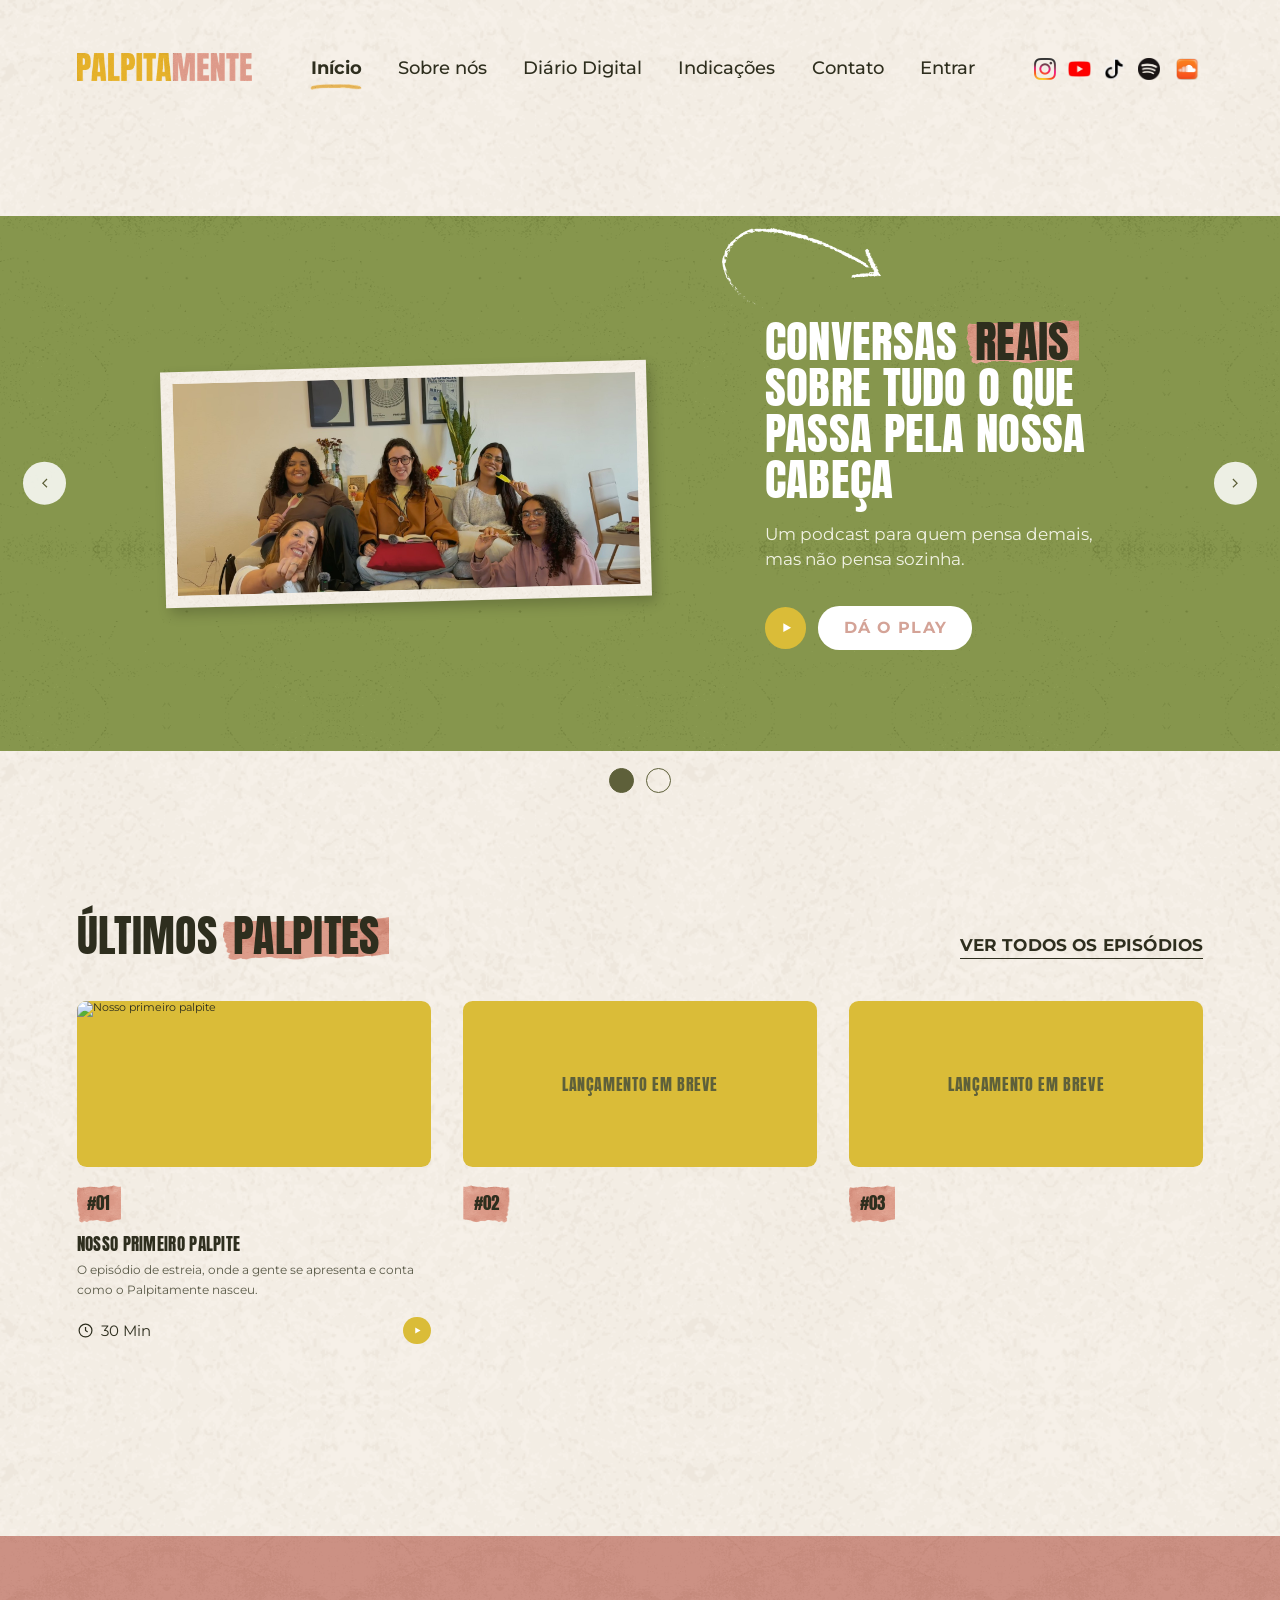
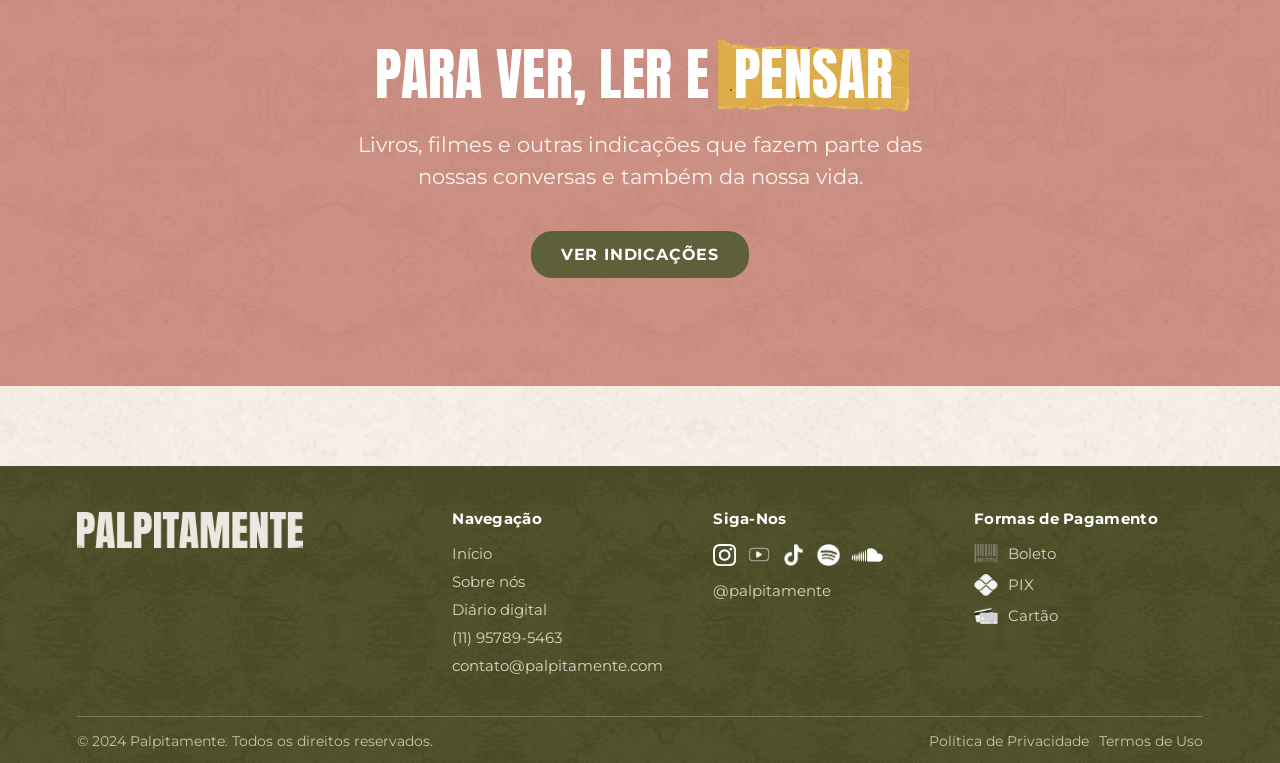
==== index.html @ df4b7353 "voltar ao topo, imagens 69% mais leves e carregamento progressivo" ====
<!DOCTYPE html>
<html lang="pt-BR">
<head>
<meta charset="UTF-8">
<meta name="viewport" content="width=device-width, initial-scale=1.0">
<title>Palpitamente — Início</title>
<link rel="preconnect" href="https://nziohpkjubndecqoeofw.supabase.co" crossorigin>
<link rel="dns-prefetch" href="https://nziohpkjubndecqoeofw.supabase.co">
<link rel="preconnect" href="https://fonts.googleapis.com">
<link rel="preconnect" href="https://fonts.gstatic.com" crossorigin>
<link href="https://fonts.googleapis.com/css2?family=Anton&family=Montserrat:wght@400;500;600;700&display=swap" rel="stylesheet">
<link rel="stylesheet" href="assets/style.css">
<script src="https://cdn.jsdelivr.net/npm/@supabase/supabase-js@2"></script>
<style>
  /* ============================================================
     Grade do HOME.pdf — 1920 de tela, conteúdo em 1536px
     1rem = 16px a 1920. Contêiner padrão: 96rem (1536px).
     ============================================================ */
  /* O design do Canva tem 1920 de largura, mas o site roda em 1440.
     1rem = 12px  ->  1920 x 0.75 = 1440. Acima de 1440 o conteúdo
     para de crescer e fica centralizado; abaixo, reduz junto. */
  /* ícones sociais: mesma caixa para todos */

  /* ---------------- CARROSSEL ---------------- */
  .carrossel{ position:relative; margin-top:11.4rem; overflow:hidden; }
  .slides{ position:relative; height:50.17rem; overflow:hidden; }   /* 602px no design */
  /* trilho que desliza na horizontal */
  .trilha{
    display:flex; width:200%; height:100%;
    transition:transform .65s cubic-bezier(.45,.05,.25,1);
    will-change:transform;
  }
  .slide{ position:relative; width:50%; height:100%; flex:0 0 50%; }
  .slide-recorte{
    position:absolute; inset:0; z-index:0;
    background-repeat:repeat; background-size:31.25rem 31.25rem;
  }
  .slide-podcast .slide-recorte{ background-color:#86964D; background-image:url('assets/partes/faixa-verde-claro.png'); }
  .slide-diario  .slide-recorte{ background-color:#5D85A6; background-image:url('assets/partes/faixa-azul.png'); }
  /* Distribuicao medida no design (em % da largura da tela):
     verde  -> foto  9%..47%  | texto 56%..80%
     azul   -> texto 13%..37% | arte  47%..89%                       */
  .slide .container{
    position:relative; z-index:2; height:100%;
    display:grid; align-items:center;
  }
  /* colunas ajustadas ao conteudo e conjunto centralizado,
     mantendo a mesma distancia entre foto e texto */
  .slide-podcast .container{
    width:auto; max-width:92vw; margin:0 auto;
    grid-template-columns:auto auto; justify-content:center; gap:9vw;
  }
  /* as colunas se ajustam ao conteudo e o conjunto fica centralizado,
     mantendo a mesma distancia entre texto e arte */
  .slide-diario .container{
    width:auto; max-width:90vw; margin:0 auto;
    grid-template-columns:auto auto; justify-content:center; gap:6vw;
  }

  /* --- slide 1 --- */
  .podcast-foto{
    width:38vw; max-height:44rem; align-self:center;
    transform:rotate(-1.5deg);
    /* moldura de papel em volta da foto */
    padding:1.1rem;
    background-color:#F4EEE6; background-image:url('assets/partes/fundo-pagina-creme.png');
    background-size:31.25rem 31.25rem; background-repeat:repeat;
    box-shadow:0.4rem 0.6rem 1.2rem rgba(0,0,0,0.20);
  }
  .podcast-foto-inner{
    aspect-ratio:774/355; position:relative; overflow:hidden; isolation:isolate;
    background:linear-gradient(#BEE2F4 0%, #DBEFF8 60%, #E9F5D7 60%, #E9F5D7 100%);
  }
  .podcast-foto-inner img{ width:100%; height:100%; object-fit:cover; display:block; }
  .podcast-copy{ position:relative; align-self:center; max-width:33rem; }
  .podcast-seta{ position:absolute; top:-8.4rem; left:-4rem; width:18rem; max-width:45%; }
  .podcast-titulo{
    font-family:var(--font-title); font-size:4.25rem; line-height:1.02;
    color:#fff; text-transform:uppercase;
  }
  .grifo-reais{ position:relative; display:inline-block; padding:0 0.6rem; color:var(--tinta); }
  .grifo-reais::before{
    content:""; position:absolute; inset:0.2rem -0.25rem -0.05rem;
    background-image:url('assets/partes/podcast-destaque-reais.png');
    background-size:100% 100%; background-repeat:no-repeat; z-index:-1;
  }
  .podcast-sub{ margin-top:1.7rem; font-size:1.6rem; line-height:1.5; color:#F2F3E5; max-width:34rem; }
  .podcast-cta{ margin-top:3.2rem; display:flex; align-items:center; gap:1.1rem; }
  .play-circulo{
    width:3.9rem; height:3.9rem; border-radius:50%; background:var(--amarelo);
    display:flex; align-items:center; justify-content:center;
    border:none; cursor:pointer; flex-shrink:0; transition:transform .15s ease;
    text-decoration:none;
  }
  .play-circulo:hover{ transform:scale(1.06); }
  .play-circulo svg{ width:1.25rem; height:1.25rem; margin-left:0.2rem; fill:#fff; }
  .btn-play{ font-size:1.5rem; padding:1.15rem 2.4rem; }

  /* --- slide 2 --- */
  .diario-copy{ position:relative; align-self:center; max-width:34rem; }
  .diario-eyebrow{
    font-family:var(--font-title); font-size:3.1rem; color:#fff;
    letter-spacing:0.03em; text-transform:uppercase;
  }
  .diario-badge{
    position:relative; display:flex; align-items:center; justify-content:center;
    width:33rem; height:6.8rem; margin-top:0.8rem;
    font-family:var(--font-title); font-size:3.25rem;
    color:var(--verde-escuro); letter-spacing:0.03em; text-transform:uppercase;
    padding-bottom:0.25rem;
  }
  .diario-badge::before{
    content:""; position:absolute; inset:0;
    background-image:url('assets/partes/diario-fundo-azul.png');
    background-size:100% 100%; background-repeat:no-repeat; z-index:-1;
  }
  .diario-lead{ margin-top:2.2rem; font-size:1.55rem; font-weight:700; line-height:1.5; color:#fff; max-width:30rem; }
  .diario-texto{ margin-top:1rem; font-size:1.5rem; line-height:1.55; color:#EDF2F6; max-width:31rem; }
  .diario-cta{ margin-top:2.4rem; font-size:1.4rem; padding:1.05rem 2.1rem; }
  /* colagem do design, em uma peca so */
  .colagem{
    position:relative; width:auto; align-self:center;
    display:flex; align-items:center; justify-content:center;
  }
  /* a faixa tem 50.17rem; a colagem nunca passa de 46rem,
     entao nao vaza mesmo quando a tela fica muito larga */
  .colagem img{
    max-width:100%; max-height:46rem;
    width:auto; height:auto; object-fit:contain;
  }

  .carrossel-seta{
    position:absolute; top:50%; transform:translateY(-50%); z-index:6;
    width:4rem; height:4rem; border-radius:50%;
    background:rgba(255,255,255,0.85); border:none; cursor:pointer;
    display:flex; align-items:center; justify-content:center;
    transition:background .2s ease, transform .15s ease;
  }
  .carrossel-seta:hover{ background:#fff; transform:translateY(-50%) scale(1.06); }
  .carrossel-seta svg{ width:1.4rem; height:1.4rem; fill:var(--verde-escuro); }
  .carrossel-seta.ant{ left:2.2rem; }
  .carrossel-seta.prox{ right:2.2rem; }
  .carrossel-pontos{ display:flex; justify-content:center; gap:1.1rem; padding:1.6rem 0 0; }
  .ponto{
    width:2.4rem; height:2.4rem; border-radius:50%; cursor:pointer;
    background:transparent; border:0.18rem solid var(--verde-escuro);
    transition:background .3s ease;
  }
  .ponto.ativo{ background:var(--verde-escuro); }

  /* ---------------- ÚLTIMOS PALPITES ---------------- */
  .palpites{ padding:11.2rem 0 0; }
  .palpites-topo{ display:flex; align-items:flex-end; justify-content:space-between; margin-bottom:4rem; }
  .palpites-titulo{
    font-family:var(--font-title); font-size:4.1rem;
    color:var(--tinta); text-transform:uppercase;
  }
  .palpites-titulo .grifado{ position:relative; display:inline-block; padding:0 0.55rem; }
  .palpites-titulo .grifado::before{
    content:""; position:absolute; inset:0.35rem -0.35rem -0.15rem;
    background-image:url('assets/partes/ultimos-palpites-grifado.png');
    background-size:100% 100%; background-repeat:no-repeat; z-index:-1;
  }
  .palpites-link{
    font-size:1.55rem; font-weight:700; color:var(--tinta);
    text-transform:uppercase; letter-spacing:0.01em;
    border-bottom:0.16rem solid var(--tinta); padding-bottom:0.25rem;
  }
  .palpites-lista{ display:grid; grid-template-columns:repeat(3,1fr); gap:3rem; }
  .palpite-capa{
    display:block; width:100%; aspect-ratio:480/224;
    background:var(--amarelo); border-radius:0.9rem;
    overflow:hidden; position:relative;
  }
  .palpite-capa img{ width:100%; height:100%; object-fit:cover; display:block; }
  /* card ainda sem episodio publicado */
  .palpite-capa.em-breve{
    display:flex; align-items:center; justify-content:center;
    background:var(--amarelo); cursor:default;
  }
  .palpite-capa.em-breve span{
    font-family:var(--font-title); font-size:1.5rem;
    color:var(--verde-escuro); text-transform:uppercase;
    letter-spacing:0.04em; text-align:center; padding:0 1.5rem;
  }
  .palpite-capa:not(.em-breve)::after{
    content:""; position:absolute; inset:0;
    background:rgba(0,0,0,0); transition:background .2s ease;
  }
  .palpite-capa:not(.em-breve):hover::after{ background:rgba(0,0,0,0.12); }
  .palpite-rodape.oculto{ visibility:hidden; }
  .palpite-tag{
    position:relative; display:inline-block; margin-top:1.7rem;
    padding:0.5rem 1rem 0.6rem;
    font-family:var(--font-title); font-size:1.6rem; color:var(--tinta);
  }
  .palpite-tag::before{
    content:""; position:absolute; inset:0;
    background-size:100% 100%; background-repeat:no-repeat; z-index:-1;
  }
  .palpite-tag.t1::before{ background-image:url('assets/partes/numero-01-grifado.png'); }
  .palpite-tag.t2::before{ background-image:url('assets/partes/numero-01-grifado.png'); transform:scaleX(-1); }
  .palpite-tag.t3::before{ background-image:url('assets/partes/numero-03-grifado.png'); }
  .palpite-titulo{
    font-family:var(--font-title); font-size:1.6rem; line-height:1.22;
    color:var(--tinta); text-transform:uppercase; margin-top:1.1rem;
  }
  .palpite-desc{
    font-size:1.15rem; line-height:1.6; color:#5A5A48; margin-top:0.5rem;
    display:-webkit-box; -webkit-line-clamp:2; -webkit-box-orient:vertical; overflow:hidden;
  }
  .palpite-rodape{ display:flex; align-items:center; justify-content:space-between; margin-top:1.6rem; }
  .palpite-duracao{ display:flex; align-items:center; gap:0.65rem; font-size:1.4rem; color:var(--tinta); }
  .palpite-duracao svg{ width:1.6rem; height:1.6rem; stroke:var(--tinta); fill:none; stroke-width:1.7; }
  .palpite-play{
    width:2.6rem; height:2.6rem; border-radius:50%; background:var(--amarelo);
    display:flex; align-items:center; justify-content:center; border:none; cursor:pointer;
    transition:transform .15s ease;
  }
  .palpite-play:hover{ transform:scale(1.08); }
  .palpite-play svg{ width:0.85rem; height:0.85rem; fill:#fff; margin-left:0.12rem; }

  /* ---------------- PARA VER, LER E PENSAR ---------------- */
  .verler{
    position:relative; height:42.17rem; margin-top:18rem;  /* 506px no design */
    overflow:hidden;
    display:flex; align-items:center; justify-content:center;
  }
  .verler-recorte{
    position:absolute; inset:0; z-index:0;
    background-color:#CA8F82; background-image:url('assets/partes/faixa-rosa.png');
    background-repeat:repeat; background-size:31.25rem 31.25rem;
  }
  .verler-conteudo{ position:relative; z-index:2; text-align:center; width:100%; }
  .verler-titulo{
    font-family:var(--font-title); font-size:5.25rem; line-height:1.05;
    color:#fff; text-transform:uppercase;
  }
  .verler-titulo .grifado{ position:relative; display:inline-block; padding:0 1.1rem; }
  .verler-titulo .grifado::before{
    content:""; position:absolute; inset:-0.5rem -0.4rem -0.8rem;
    background-image:url('assets/partes/ver-ler-pensar-fundo-grifado.png');
    background-size:100% 100%; background-repeat:no-repeat; z-index:-1;
  }
  .verler-sub{
    margin-top:2.4rem; font-size:2rem; line-height:1.5;
    color:#FBF3EF; max-width:57rem; margin-inline:auto;
  }
  .verler-btn{ margin-top:3.6rem; font-size:1.5rem; padding:1.3rem 2.8rem; }

  /* ---------------- MOBILE ---------------- */
  @media (max-width:900px){
    html{ font-size:16px; }
    .container{ width:100%; max-width:none; padding:0 22px; }

    .carrossel{ margin-top:0; }
    .slides{ height:auto; }
    .slide{ height:auto; }
    .carrossel-seta{ width:32px; height:32px; }
    .carrossel-seta svg{ width:11px; height:11px; }
    .carrossel-seta.ant{ left:6px; }
    .carrossel-seta.prox{ right:6px; }
    .slide .container{ padding:70px 22px 90px; height:auto; overflow:hidden; }
    .slide-podcast .container, .slide-diario .container{ width:100%; max-width:none; margin-left:0; padding:0 22px; grid-template-columns:1fr; gap:0; }
    .podcast-foto{ width:95%; max-width:none; margin:0 auto 28px; transform:rotate(-1.5deg); }
    .podcast-copy{ width:100%; }
    .podcast-seta{ display:none; }
    .podcast-titulo{ font-size:clamp(26px,6.6vw,34px); line-height:1.1; }
    .podcast-sub{ font-size:15px; margin-top:14px; }
    .podcast-cta{ margin-top:24px; }
    .play-circulo{ width:42px; height:42px; }
    .play-circulo svg{ width:14px; height:14px; }
    .btn-play{ font-size:13px; padding:13px 24px; }
    .diario-copy{ width:100%; }
    .diario-eyebrow{ font-size:26px; }
    .diario-badge{ width:265px; height:58px; font-size:25px; }
    .diario-lead,.diario-texto{ font-size:14.5px; max-width:46ch; }
    .diario-cta{ font-size:13px; padding:13px 24px; }
    .colagem{ width:100%; aspect-ratio:1/0.74; margin-top:24px; }
    .carrossel-pontos{ padding:16px 0 0; gap:10px; }
    .ponto{ width:13px; height:13px; border-width:2px; }

    .palpites{ padding:60px 0 0; }
    .palpites-topo{ flex-direction:column; align-items:flex-start; gap:14px; margin-bottom:34px; }
    .palpites-titulo{ font-size:clamp(26px,7vw,34px); }
    .palpites-link{ font-size:12.5px; }
    .palpites-lista{ grid-template-columns:1fr; gap:34px; }
    .palpite-tag{ margin-top:12px; font-size:15px; }
    .palpite-titulo{ font-size:15px; margin-top:9px; }
    .palpite-desc{ font-size:13px; margin-top:4px; }
    .palpite-rodape{ margin-top:14px; }
    .palpite-duracao{ font-size:13.5px; }
    .palpite-duracao svg{ width:16px; height:16px; }
    .palpite-play{ width:28px; height:28px; }
    .palpite-play svg{ width:9px; height:9px; }

    .verler{ height:auto; padding:80px 22px 90px; margin-top:60px; }

    .verler-titulo{ font-size:clamp(28px,7.4vw,38px); }
    .verler-sub{ font-size:15px; margin-top:16px; }
    .verler-btn{ margin-top:30px; font-size:13px; padding:13px 24px; }
  }
</style>
</head>
<body>

<nav class="navbar">
  <div class="container">
    <a href="index.html"><img src="assets/partes/header-logo-colorido.png" alt="Palpitamente" class="logo"></a>
    <ul class="nav-links">
      <li><a href="index.html" class="active">Início
        <img src="assets/partes/header-menu-selecao.png" alt="" class="marca-ativa"></a></li>
      <li><a href="sobre.html">Sobre nós
        <img src="assets/partes/header-menu-selecao.png" alt="" class="marca-ativa"></a></li>
      <li><a href="produtos.html">Diário Digital
        <img src="assets/partes/header-menu-selecao.png" alt="" class="marca-ativa"></a></li>
      <li><a href="indicacoes.html">Indicações
        <img src="assets/partes/header-menu-selecao.png" alt="" class="marca-ativa"></a></li>
      <li><a href="#contato">Contato
        <img src="assets/partes/header-menu-selecao.png" alt="" class="marca-ativa"></a></li>
      <li><a href="login.html" id="navEntrar">Entrar
        <img src="assets/partes/header-menu-selecao.png" alt="" class="marca-ativa"></a></li>
    </ul>
    <div class="nav-social">
      <a href="admin.html" id="linkPainel" class="bt-painel" hidden>Painel</a>
      <a href="https://www.instagram.com/palpitamente" target="_blank" rel="noopener" data-config-href="rede_instagram" aria-label="Instagram"><img src="assets/partes/header-instagram-colorido.png" alt="Instagram"></a>
      <a href="https://www.youtube.com/@PalpitamentePodcast" target="_blank" rel="noopener" data-config-href="rede_youtube" aria-label="YouTube"><img src="assets/partes/header-youtube-colorido.png" alt="YouTube"></a>
      <a href="https://www.tiktok.com/@palpitamente" target="_blank" rel="noopener" data-config-href="rede_tiktok" aria-label="TikTok"><img src="assets/partes/header-tiktok-colorido.png" alt="TikTok"></a>
      <a href="https://open.spotify.com/show/4Nqvxvfy1jntHZeC2VltgI" target="_blank" rel="noopener" data-config-href="rede_spotify" aria-label="Spotify"><img src="assets/partes/header-spotify-colorido.png" alt="Spotify"></a>
      <a href="https://on.soundcloud.com/6PZZUpQEnQgUUDeTgH" target="_blank" rel="noopener" class="ic-wide" data-config-href="rede_soundcloud" aria-label="SoundCloud"><img src="assets/partes/header-soundcloud-colorido.png" alt="SoundCloud"></a>
    </div>
  </div>
</nav>

<!-- ============ CARROSSEL ============ -->
<section id="inicio" class="carrossel">
  <div class="slides">
  <div class="trilha" id="trilha">

    <div class="slide slide-podcast" data-slide="0">
      <div class="slide-recorte"></div>
      <div class="container">
        <div class="podcast-foto">
          <div class="podcast-foto-inner">
            <img src="assets/partes/podcast-foto.jpg" alt="As cinco integrantes do Palpitamente" onerror="this.style.display='none'">
          </div>
        </div>
        <div class="podcast-copy">
          <img src="assets/partes/podcast-seta.png" alt="" class="podcast-seta">
          <h1 class="podcast-titulo">
            Conversas <span class="grifo-reais">reais</span><br>
            sobre tudo o que<br>
            passa pela nossa cabeça
          </h1>
          <p class="podcast-sub" data-config="hero_subtitulo">Um podcast para quem pensa demais, mas não pensa sozinha.</p>
          <div class="podcast-cta">
            <a class="play-circulo" id="btnPlay" href="#" target="_blank" rel="noopener" aria-label="Ouvir o episódio mais recente">
              <svg viewBox="0 0 24 24"><path d="M6 4l14 8-14 8V4z"/></svg>
            </a>
            <a class="btn-play" id="btnPlayLabel" href="#" target="_blank" rel="noopener">DÁ O PLAY</a>
          </div>
        </div>
      </div>
    </div>

    <div class="slide slide-diario" data-slide="1">
      <div class="slide-recorte"></div>
      <div class="container">
        <div class="diario-copy">
          <span class="diario-eyebrow">Conheça o</span>
          <div><span class="diario-badge">Diário Digital</span></div>
          <p class="diario-lead">Um espaço para escrever, se conhecer e criar novos hábitos.</p>
          <p class="diario-texto">Escreva sobre seus dias, acompanhe sua evolução e transforme pequenos momentos de reflexão em uma jornada só sua.</p>
          <a href="produtos.html" class="btn-primary diario-cta">CONHEÇA O DIÁRIO</a>
        </div>
        <div class="colagem">
          <img src="assets/partes/diario-colagem.png" alt="Notebook, olho e rabiscos">
        </div>
      </div>
    </div>

  </div>
  <button class="carrossel-seta ant" id="slideAnt" aria-label="Slide anterior">
    <svg viewBox="0 0 24 24"><path d="M15.4 4.6L8 12l7.4 7.4 1.4-1.4L10.8 12l6-6z"/></svg>
  </button>
  <button class="carrossel-seta prox" id="slideProx" aria-label="Próximo slide">
    <svg viewBox="0 0 24 24"><path d="M8.6 4.6L16 12l-7.4 7.4-1.4-1.4L13.2 12l-6-6z"/></svg>
  </button>
  </div>
  <div class="carrossel-pontos">
    <button class="ponto ativo" data-ir="0" aria-label="Slide 1"></button>
    <button class="ponto" data-ir="1" aria-label="Slide 2"></button>
  </div>
</section>

<!-- ============ ÚLTIMOS PALPITES ============ -->
<section id="palpites" class="palpites">
  <div class="container">
    <div class="palpites-topo">
      <h2 class="palpites-titulo">Últimos <span class="grifado">Palpites</span></h2>
      <a href="episodios.html" class="palpites-link">Ver todos os episódios</a>
    </div>
    <div class="palpites-lista" id="palpitesLista"></div>
  </div>
</section>

<!-- ============ PARA VER, LER E PENSAR ============ -->
<section id="verler" class="verler">
  <div class="verler-recorte"></div>
  <div class="verler-conteudo">
    <h2 class="verler-titulo">Para ver, ler e <span class="grifado">pensar</span></h2>
    <p class="verler-sub">Livros, filmes e outras indicações que fazem parte das nossas conversas e também da nossa vida.</p>
    <a href="indicacoes.html" class="btn-primary verler-btn">VER INDICAÇÕES</a>
  </div>
</section>

<!-- ============ RODAPÉ ============ -->
<footer id="contato">
  <div class="container">
    <div class="footer-grid">
      <div class="footer-col">
        <img src="assets/partes/footer-logo-branco.png" alt="Palpitamente" class="footer-logo">
      </div>
      <div class="footer-col">
        <h4>Navegação</h4>
        <ul>
          <li><a href="index.html">Início</a></li>
          <li><a href="sobre.html">Sobre nós</a></li>
          <li><a href="produtos.html">Diário digital</a></li>
          <li><a href="tel:+5511957895463" data-config="contato_telefone">(11) 95789-5463</a></li>
          <li><a href="mailto:contato@palpitamente.com" data-config="contato_email">contato@palpitamente.com</a></li>
        </ul>
      </div>
      <div class="footer-col">
        <h4>Siga-Nos</h4>
        <div class="footer-social">
          <a href="https://www.instagram.com/palpitamente" target="_blank" rel="noopener" data-config-href="rede_instagram" aria-label="Instagram"><img src="assets/partes/footer-instagram-branco.png" alt="Instagram"></a>
          <a href="https://www.youtube.com/@PalpitamentePodcast" target="_blank" rel="noopener" data-config-href="rede_youtube" aria-label="YouTube"><img src="assets/partes/footer-youtube-branco.png" alt="YouTube"></a>
          <a href="https://www.tiktok.com/@palpitamente" target="_blank" rel="noopener" data-config-href="rede_tiktok" aria-label="TikTok"><img src="assets/partes/footer-tiktok-branco.png" alt="TikTok"></a>
          <a href="https://open.spotify.com/show/4Nqvxvfy1jntHZeC2VltgI" target="_blank" rel="noopener" data-config-href="rede_spotify" aria-label="Spotify"><img src="assets/partes/footer-spotify-branco.png" alt="Spotify"></a>
          <a href="https://on.soundcloud.com/6PZZUpQEnQgUUDeTgH" target="_blank" rel="noopener" class="ic-wide" data-config-href="rede_soundcloud" aria-label="SoundCloud"><img src="assets/partes/footer-soundcloud-branco.png" alt="SoundCloud"></a>
        </div>
        <ul><li><a href="https://www.instagram.com/palpitamente" target="_blank" rel="noopener">@palpitamente</a></li></ul>
      </div>
      <div class="footer-col">
        <h4>Formas de Pagamento</h4>
        <div class="footer-pagamento">
          <div class="pagamento-linha"><img src="assets/partes/pag-boleto.png" alt=""> Boleto</div>
          <div class="pagamento-linha"><img src="assets/partes/pag-pix.png" alt=""> PIX</div>
          <div class="pagamento-linha"><img src="assets/partes/pag-cartao.png" alt=""> Cartão</div>
        </div>
      </div>
    </div>
    <div class="footer-bottom">
      <span>© 2024 Palpitamente. Todos os direitos reservados.</span>
      <span><a href="#">Política de Privacidade</a><a href="#">Termos de Uso</a></span>
    </div>
  </div>
</footer>

<script src="assets/episodios.js"></script>
<script src="assets/supabase-client.js"></script>
<script src="assets/conteudo.js"></script>
<script>
  // ----- Ultimos Palpites: monta os cards a partir de assets/episodios.js -----
  (async function montarPalpites(){
    const alvo = document.getElementById('palpitesLista');
    if (!alvo) return;

    alvo.innerHTML = Array.from({length:3}, () =>
      `<article class="palpite">
         <div class="palpite-capa esqueleto"></div>
         <div class="esqueleto" style="height:1.4rem; width:5rem; margin-top:1.7rem"></div>
         <div class="esqueleto" style="height:1.4rem; margin-top:1.1rem"></div>
       </article>`).join('');

    const lista = await buscarEpisodios();
    const tags = ['t1','t2','t3'];
    alvo.innerHTML = lista.slice(0,3).map((ep, i) => {
      const capa = capaDoEpisodio(ep);
      const link = linkDoEpisodio(ep);
      const corpo = capa
        ? `<a href="${link}" target="_blank" rel="noopener" class="palpite-capa" aria-label="${ep.titulo}">
             <img src="${capa}" alt="${ep.titulo}">
           </a>`
        : `<div class="palpite-capa em-breve"><span>Lançamento em breve</span></div>`;
      const rodape = capa
        ? `<div class="palpite-rodape">
             <span class="palpite-duracao">
               <svg viewBox="0 0 24 24"><circle cx="12" cy="12" r="9"/><path d="M12 7v5l3 2"/></svg> ${ep.duracao}
             </span>
             <a href="${link}" target="_blank" rel="noopener" class="palpite-play" aria-label="Ouvir episódio ${ep.numero}">
               <svg viewBox="0 0 24 24"><path d="M6 4l14 8-14 8V4z"/></svg>
             </a>
           </div>`
        : `<div class="palpite-rodape oculto"></div>`;
      const titulo = ep.publicado && ep.titulo
        ? `<h3 class="palpite-titulo">${ep.titulo}</h3>` : '';
      const desc = ep.publicado && ep.descricao
        ? `<p class="palpite-desc">${ep.descricao}</p>` : '';
      return `<article class="palpite">
                ${corpo}
                <span class="palpite-tag ${tags[i]}">#${ep.numero}</span>
                ${titulo}${desc}
                ${rodape}
              </article>`;
    }).join('');
  })();

  // carrossel infinito: roda sozinho, sem precisar clicar
  const trilha = document.getElementById('trilha');
  const slides = document.querySelectorAll('.slide');
  const pontos = document.querySelectorAll('.ponto');
  let atual = 0, timer;
  function mostrar(i){
    atual = (i + slides.length) % slides.length;
    trilha.style.transform = 'translateX(-' + (atual * (100 / slides.length)) + '%)';
    pontos.forEach((p,n) => p.classList.toggle('ativo', n === atual));
  }
  function iniciar(){ clearInterval(timer); timer = setInterval(() => mostrar(atual + 1), 7000); }
  pontos.forEach(p => p.addEventListener('click', () => { mostrar(Number(p.dataset.ir)); iniciar(); }));
  document.getElementById('slideAnt').addEventListener('click', () => { mostrar(atual - 1); iniciar(); });
  document.getElementById('slideProx').addEventListener('click', () => { mostrar(atual + 1); iniciar(); });
  mostrar(0);
  iniciar();

  // "DA O PLAY" aponta para o episodio mais recente publicado
  (async function ligarPlay(){
    const lista = await buscarEpisodios();
    const recente = lista.find(e => linkDoEpisodio(e));
    const destino = recente ? linkDoEpisodio(recente) : 'episodios.html';
    ['btnPlay','btnPlayLabel'].forEach(id => {
      const el = document.getElementById(id);
      if (el) el.href = destino;
    });
  })();

  (async () => {
    const user = await getUsuarioLogado();
    if (user) {
      const link = document.getElementById('navEntrar');
      link.childNodes[0].nodeValue = 'Minha conta';
      link.href = 'diario.html';
    }
  })();
</script>

<button class="ao-topo" id="aoTopo" aria-label="Voltar ao topo">
  <svg viewBox="0 0 24 24" fill="none" stroke="currentColor" stroke-width="2.2" stroke-linecap="round" stroke-linejoin="round">
    <path d="M12 19V5"/><path d="M5 12l7-7 7 7"/>
  </svg>
</button>
</body>
</html>
---- assets/style.css ----
/* ============================================================
   PALPITAMENTE — estilos globais
   Grade oficial 1920x4400. Texturas, recortes e grifados vêm
   sempre dos PNGs oficiais em assets/partes/ — nunca de CSS.
   ============================================================ */
:root{
  --verde-escuro:#5E603A;
  --verde-claro:#99B268;
  --rosa:#D4A397;
  --amarelo:#DABC38;
  --azul:#688AA6;
  --tinta:#2E2E1E;

  --font-title:'Anton', sans-serif;
  --font-body:'Montserrat', sans-serif;
}

*{ box-sizing:border-box; margin:0; padding:0; }

/* Elemento com o atributo hidden fica escondido de verdade.
   Sem isso, regras como ".nav-social a{display:flex}" anulam o hidden
   e o link do painel aparecia para visitante deslogado. */
[hidden]{ display:none !important; }
/* O design do Canva tem 1920 de largura; o site roda em 1440.
   1rem = 12px  ->  1920 x 0.75 = 1440. */
/* 1rem = 12px a 1440 (escala do design). Em telas maiores cresce ate 14px
   para o texto nao ficar miudo; abaixo de 1440 reduz junto. */
html{ scroll-behavior:smooth; font-size:clamp(7px, 0.8333vw, 14px); overflow-x:hidden; }
/* Conteudo fluido: acompanha a largura da tela em vez de travar numa
   coluna fixa. A 1440 da ~1180px; em telas maiores cresce junto,
   evitando as sobras laterais. */
.container{ width:min(88vw, 2100px); margin:0 auto; }
html{ overflow-x:hidden; }
html, body{ max-width:100%; }
body{
  font-family:var(--font-body);
  color:var(--tinta);
  background-color:#F4EEE6;
  background-image:url('partes/fundo-pagina-creme.png');
  background-size:700px 700px;
  background-repeat:repeat;
  overflow-x:hidden;
}
h1,h2,h3,h4,.display{
  font-family:var(--font-title);
  font-weight:400; letter-spacing:0.3px; line-height:1.05;
}
a{ text-decoration:none; color:inherit; }
ul{ list-style:none; }
img{ max-width:100%; display:block; }
button{ font-family:var(--font-body); }
section, footer, nav, main{ position:relative; }

/* ============ HEADER ============ */
.navbar{
  position:relative; z-index:60;
  padding:5rem 0 0;
  background:transparent;
}
/* faixas de cor: bordas retas, textura de papel dentro */
.faixa{ position:relative; }
.faixa::before{
  content:""; position:absolute; inset:0; z-index:0;
  background-repeat:repeat; background-size:31.25rem 31.25rem;
}
.faixa > *{ position:relative; z-index:1; }
.faixa-verde::before{ background-color:#86964D; background-image:url('partes/faixa-verde-claro.png'); }
.faixa-azul::before{  background-color:#5D85A6; background-image:url('partes/faixa-azul.png'); }
.faixa-rosa::before{  background-color:#CA8F82; background-image:url('partes/faixa-rosa.png'); }
.navbar .container{
  display:flex; align-items:flex-start; justify-content:space-between; gap:2rem;
}
.logo{ height:2.625rem; width:auto; }
.nav-links{ display:flex; align-items:center; gap:3.4rem; margin-top:0.35rem; }
.nav-links li a{
  font-family:var(--font-body);
  font-size:1.65rem; font-weight:500; color:var(--tinta);
  position:relative; display:inline-block;
  padding-bottom:1.5rem;
  transition:opacity .2s ease;
}
.nav-links li a:hover{ opacity:0.65; }
.nav-links li a.active{ font-weight:700; }
/* o grifado do menu fica ABAIXO do texto, nunca por cima */
.nav-links li a .marca-ativa{
  position:absolute; left:50%; transform:translateX(-50%);
  bottom:0.35rem; width:112%; height:auto;
  opacity:0; pointer-events:none; transition:opacity .2s ease;
}
.nav-links li a.active .marca-ativa{ opacity:1; }
.nav-social{ display:flex; align-items:center; gap:1.15rem; margin-top:0.4rem; }
.nav-social a{ width:2.1rem; height:2.1rem; display:flex; align-items:center; justify-content:center; }
.nav-social a.ic-wide{ width:2.9rem; }
.nav-social img{ max-width:100%; max-height:100%; width:auto; height:auto; object-fit:contain; }
.nav-social a{ display:flex; align-items:center; }

/* ============ BOTÕES ============ */
.btn-primary{
  display:inline-block; background:var(--verde-escuro); color:#fff;
  font-family:var(--font-body); font-weight:700;
  font-size:1.2rem; letter-spacing:0.05em;
  padding:1.1rem 2.2rem; border-radius:2rem;
  border:none; cursor:pointer; transition:background .2s ease;
}
.btn-primary:hover{ background:#4b4d2e; }
.btn-play{
  background:#fff; color:var(--rosa);
  font-family:var(--font-body); font-weight:700;
  font-size:1.35rem; letter-spacing:0.07em;
  padding:1.15rem 2.4rem; border-radius:2rem;
  border:none; cursor:pointer; transition:opacity .2s ease;
}
.btn-play:hover{ opacity:0.9; }

/* ============ RODAPÉ ============ */
footer{
  position:relative;
  background-color:#4C4F28;
  background-image:url('partes/faixa-verde-escuro.png');
  background-repeat:repeat; background-size:31.25rem 31.25rem;
  color:#EFE8D8;
  padding:4.3rem 0 1.3rem;
  margin-top:7.5rem;
}
/* recorte de papel verde texturizado, asset oficial */
.footer-grid{
  max-width:none; margin:0 auto; position:relative; z-index:2;
  display:grid; grid-template-columns:1.5fr 1fr 1fr 1fr; gap:3rem;
  align-items:start; padding-bottom:3rem;
}
.footer-logo{ height:3.4rem; width:auto; }
.footer-col h4{
  font-family:var(--font-body);
  font-size:1.4rem; font-weight:700; margin-bottom:1.5rem; color:#fff;
}
.footer-col ul li{ margin-bottom:0.85rem; }
.footer-col ul li a, .footer-col ul li{
  font-size:1.45rem; font-weight:400; color:#D9D7C4; transition:color .2s ease;
}
.footer-col ul li a:hover{ color:var(--amarelo); }
/* ícones sociais: mesma caixa para todos */
.footer-social{ display:flex; align-items:center; gap:1.15rem; margin-bottom:1.4rem; }
.footer-social a{ width:2.1rem; height:2.1rem; display:flex; align-items:center; justify-content:center; }
.footer-social a.ic-wide{ width:2.9rem; }
.footer-social img{ max-width:100%; max-height:100%; width:auto; height:auto; object-fit:contain; }
.footer-pagamento{ display:flex; flex-direction:column; }
.pagamento-linha{ display:flex; align-items:center; gap:1rem; margin-bottom:0.95rem; font-size:1.45rem; color:#D9D7C4; }
.pagamento-linha img{ width:2.2rem; height:auto; flex-shrink:0; }
.footer-bottom{
  max-width:none; margin:0 auto; position:relative; z-index:2;
  border-top:1px solid rgba(255,255,255,0.22); padding-top:1.5rem;
  display:flex; justify-content:space-between; flex-wrap:wrap; gap:0.6rem;
  font-size:1.3rem; color:#C6C4B0;
}
.footer-bottom a:hover{ color:#fff; }
.footer-bottom span a{ margin-left:1rem; }

/* ============ MOBILE ============ */
@media (max-width:900px){
  .container{ width:100%; max-width:none; padding:0 22px; }
  .navbar{ padding:26px 0 18px; }
  .navbar .container{ flex-wrap:wrap; gap:16px; justify-content:center; align-items:center; }
  .logo{ height:26px; }
  .nav-links{ order:3; width:100%; justify-content:center; flex-wrap:wrap; gap:18px; margin-top:0; }
  .nav-links li a{ font-size:14px; padding-bottom:14px; }
  .nav-social{ gap:14px; margin-top:0; }
  .nav-social a{ width:24px; height:24px; }
  .nav-social a.ic-wide{ width:32px; }
  footer{ padding:70px 0 26px; margin-top:50px; }
  @media (max-width:560px){ .footer-grid{ grid-template-columns:1fr; } }
}

/* ============ COMPATIBILIDADE (páginas internas) ============ */
.grain{ display:none; }
.torn-edge{
  position:absolute; left:0; right:0; bottom:-1px;
  height:clamp(42px,5.2vw,76px);
  background-image:url('partes/footer-fundo.png');
  background-size:100% 100%; background-repeat:no-repeat;
  transform:scaleY(-1);
  z-index:5; pointer-events:none; opacity:0;
}
.torn-edge svg{ display:none; }
.btn-secondary{
  display:inline-block; background:#fff; color:var(--rosa);
  font-family:var(--font-body); font-weight:700; font-size:13px;
  padding:14px 26px; border-radius:30px; border:none; cursor:pointer;
}
.nav-right{ display:flex; align-items:center; gap:22px; }
.nav-user{ font-size:14px; font-weight:700; color:var(--verde-escuro); }
.nav-cta{ font-weight:700; font-size:15px; }

/* atalho para o painel, só aparece para quem é da equipe */
.nav-social a.bt-painel{ width:auto; height:auto; display:inline-flex; }
.bt-painel{
  font-family:var(--font-body); font-size:1.1rem; font-weight:700;
  color:#fff; background:var(--rosa); border-radius:2rem;
  padding:0.55rem 1.2rem; white-space:nowrap; margin-left:0.6rem;
}
.bt-painel:hover{ background:#B5766A; }
@media (max-width:900px){ .bt-painel{ font-size:11px; padding:7px 12px; } }


/* ============ VOLTAR AO TOPO ============ */
.ao-topo{
  position:fixed; right:2.2rem; bottom:2.2rem; z-index:150;
  width:4.4rem; height:4.4rem; border-radius:50%; border:none; cursor:pointer;
  background:var(--verde-escuro); color:#fff;
  display:flex; align-items:center; justify-content:center;
  box-shadow:0 0.5rem 1.6rem rgba(0,0,0,0.25);
  opacity:0; visibility:hidden; transform:translateY(1rem);
  transition:opacity .25s ease, visibility .25s ease, transform .25s ease, background .2s ease;
}
.ao-topo.visivel{ opacity:1; visibility:visible; transform:translateY(0); }
.ao-topo:hover{ background:var(--rosa); }
.ao-topo svg{ width:2rem; height:2rem; }

@media (max-width:900px){
  .ao-topo{ right:14px; bottom:14px; width:42px; height:42px; }
  .ao-topo svg{ width:18px; height:18px; }
}


/* ============ ESQUELETO DE CARREGAMENTO ============ */
.esqueleto{
  background:linear-gradient(90deg, #EFE6DA 25%, #F7F1E8 50%, #EFE6DA 75%);
  background-size:200% 100%;
  animation:brilho 1.2s ease-in-out infinite;
  border-radius:0.6rem;
}
@keyframes brilho{ from{ background-position:200% 0; } to{ background-position:-200% 0; } }
@media (prefers-reduced-motion: reduce){ .esqueleto{ animation:none; } }
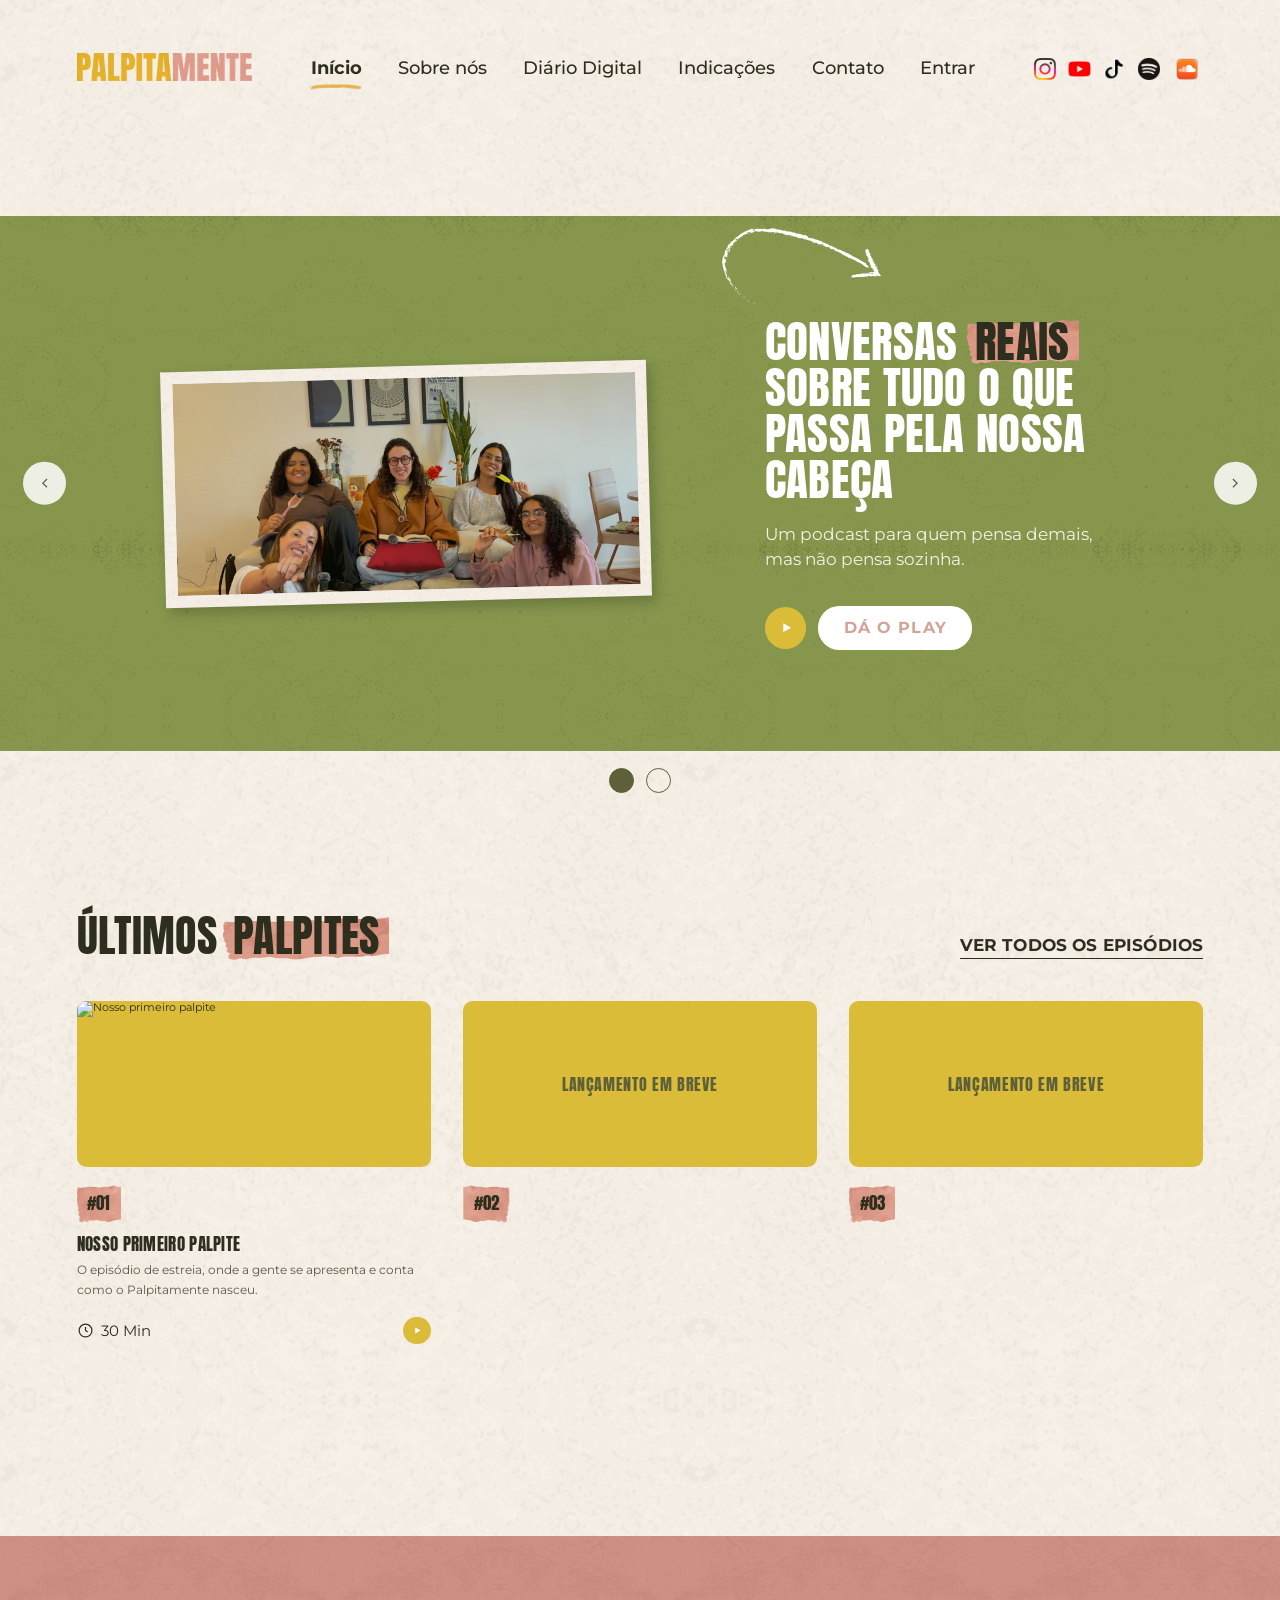
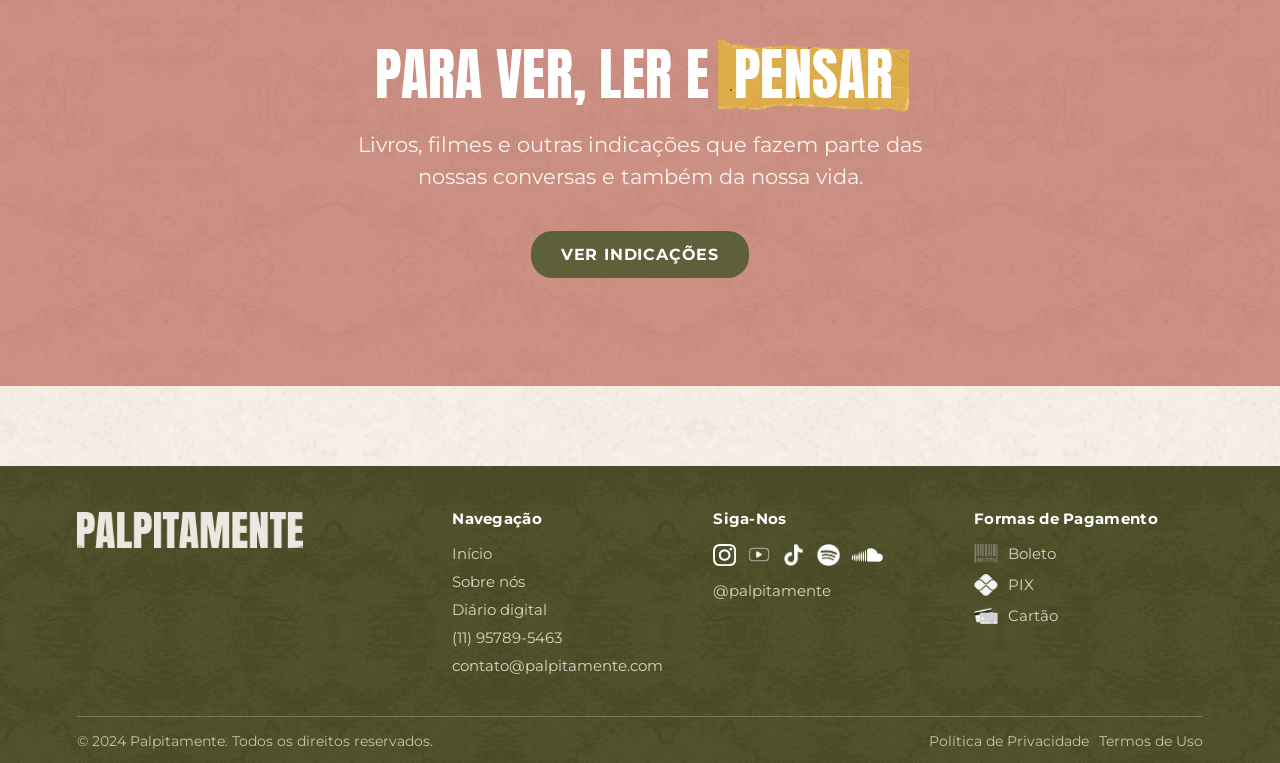
==== commit a31d7f27: "mobile: folha maior, pinca e alca nas figurinhas, topo compacto e carrossel sem corte" ====
--- a/index.html
+++ b/index.html
@@ -23,6 +23,7 @@
 
   /* ---------------- CARROSSEL ---------------- */
   .carrossel{ position:relative; margin-top:11.4rem; overflow:hidden; }
+  .slides{ overflow:hidden; }
   .slides{ position:relative; height:50.17rem; overflow:hidden; }   /* 602px no design */
   /* trilho que desliza na horizontal */
   .trilha{
@@ -254,15 +255,27 @@
     .container{ width:100%; max-width:none; padding:0 22px; }
 
     .carrossel{ margin-top:0; }
-    .slides{ height:auto; }
+    /* No trilho flexível os dois slides ficam com a altura do mais alto.
+       No celular isso esticava a faixa: 688px para 437px de conteúdo.
+       Limitando a colagem, os dois passam a ter altura parecida. */
+    .slides{ height:auto; transition:height .35s ease; }
     .slide{ height:auto; }
-    .carrossel-seta{ width:32px; height:32px; }
-    .carrossel-seta svg{ width:11px; height:11px; }
-    .carrossel-seta.ant{ left:6px; }
-    .carrossel-seta.prox{ right:6px; }
-    .slide .container{ padding:70px 22px 90px; height:auto; overflow:hidden; }
+    .trilha{ align-items:flex-start; }
+    .colagem img{ max-height:210px; }
+    .podcast-foto{ max-width:330px; }
+
+    /* No celular as setas cobriam o botão do slide. Somem, e a troca
+       passa a ser por arrastar o dedo, que é o gesto esperado ali. */
+    .carrossel-seta{ display:none; }
+    .carrossel-pontos{ align-items:center; padding:14px 0 0; gap:0; }
+    .ponto{ width:11px; height:11px; margin:0 9px; flex:0 0 auto; }
+    .slides{ touch-action:pan-y; }
+    /* a moldura de papel é rotacionada e passava do topo da faixa,
+       ficando cortada. O respiro extra em cima resolve. */
+    .slide .container{ padding:34px 22px 62px; height:auto; overflow:visible; }
+    .slides{ overflow:hidden; }
     .slide-podcast .container, .slide-diario .container{ width:100%; max-width:none; margin-left:0; padding:0 22px; grid-template-columns:1fr; gap:0; }
-    .podcast-foto{ width:95%; max-width:none; margin:0 auto 28px; transform:rotate(-1.5deg); }
+    .podcast-foto{ width:95%; max-width:none; margin:14px auto 28px; transform:rotate(-1.5deg); }
     .podcast-copy{ width:100%; }
     .podcast-seta{ display:none; }
     .podcast-titulo{ font-size:clamp(26px,6.6vw,34px); line-height:1.1; }
@@ -278,21 +291,21 @@
     .diario-cta{ font-size:13px; padding:13px 24px; }
     .colagem{ width:100%; aspect-ratio:1/0.74; margin-top:24px; }
     .carrossel-pontos{ padding:16px 0 0; gap:10px; }
-    .ponto{ width:13px; height:13px; border-width:2px; }
+    .ponto{ width:14px; height:14px; border-width:2px; margin:0 10px; }
 
     .palpites{ padding:60px 0 0; }
     .palpites-topo{ flex-direction:column; align-items:flex-start; gap:14px; margin-bottom:34px; }
     .palpites-titulo{ font-size:clamp(26px,7vw,34px); }
-    .palpites-link{ font-size:12.5px; }
+    .palpites-link{ font-size:14px; padding:8px 0; display:inline-block; }
     .palpites-lista{ grid-template-columns:1fr; gap:34px; }
-    .palpite-tag{ margin-top:12px; font-size:15px; }
-    .palpite-titulo{ font-size:15px; margin-top:9px; }
-    .palpite-desc{ font-size:13px; margin-top:4px; }
+    .palpite-tag{ margin-top:14px; font-size:15px; }
+    .palpite-titulo{ font-size:16px; margin-top:10px; }
+    .palpite-desc{ font-size:14px; line-height:1.6; margin-top:6px; }
     .palpite-rodape{ margin-top:14px; }
-    .palpite-duracao{ font-size:13.5px; }
+    .palpite-duracao{ font-size:14px; }
     .palpite-duracao svg{ width:16px; height:16px; }
-    .palpite-play{ width:28px; height:28px; }
-    .palpite-play svg{ width:9px; height:9px; }
+    .palpite-play{ width:40px; height:40px; }
+    .palpite-play svg{ width:13px; height:13px; }
 
     .verler{ height:auto; padding:80px 22px 90px; margin-top:60px; }
 
@@ -481,7 +494,8 @@
       const link = linkDoEpisodio(ep);
       const corpo = capa
         ? `<a href="${link}" target="_blank" rel="noopener" class="palpite-capa" aria-label="${ep.titulo}">
-             <img src="${capa}" alt="${ep.titulo}">
+             <img src="${capa}" alt="${ep.titulo}" loading="lazy"
+                  data-id="${ep.youtube}" onerror="capaCaiu(this)">
            </a>`
         : `<div class="palpite-capa em-breve"><span>Lançamento em breve</span></div>`;
       const rodape = capa
@@ -512,11 +526,48 @@
   const slides = document.querySelectorAll('.slide');
   const pontos = document.querySelectorAll('.ponto');
   let atual = 0, timer;
+  const caixaSlides = document.querySelector('.slides');
+
+  /* No celular a faixa tem altura automática, e o trilho flexível deixa
+     os dois slides com a altura do mais alto. O verde ficava com quase
+     200px de vazio. Aqui a faixa passa a seguir só o slide visível. */
+  function ajustarAltura(){
+    if (window.innerWidth > 900) { caixaSlides.style.height = ''; return; }
+    const ativo = slides[atual];
+    const dentro = ativo.querySelector('.container');
+    if (dentro) caixaSlides.style.height = dentro.offsetHeight + 'px';
+  }
+
   function mostrar(i){
     atual = (i + slides.length) % slides.length;
     trilha.style.transform = 'translateX(-' + (atual * (100 / slides.length)) + '%)';
     pontos.forEach((p,n) => p.classList.toggle('ativo', n === atual));
-  }
+    ajustarAltura();
+  }
+
+  window.addEventListener('resize', ajustarAltura);
+  window.addEventListener('load', ajustarAltura);
+
+  /* arrastar o dedo para trocar de slide */
+  (function arrastar(){
+    const area = document.querySelector('.slides');
+    let x0 = null, y0 = null;
+    area.addEventListener('touchstart', e => {
+      x0 = e.touches[0].clientX; y0 = e.touches[0].clientY;
+    }, { passive:true });
+    area.addEventListener('touchend', e => {
+      if (x0 === null) return;
+      const dx = e.changedTouches[0].clientX - x0;
+      const dy = e.changedTouches[0].clientY - y0;
+      // só conta como troca se o gesto for mais horizontal que vertical,
+      // senão a pessoa rolando a página trocaria de slide sem querer
+      if (Math.abs(dx) > 55 && Math.abs(dx) > Math.abs(dy) * 1.5) {
+        mostrar(atual + (dx < 0 ? 1 : -1));
+        iniciar();
+      }
+      x0 = y0 = null;
+    }, { passive:true });
+  })();
   function iniciar(){ clearInterval(timer); timer = setInterval(() => mostrar(atual + 1), 7000); }
   pontos.forEach(p => p.addEventListener('click', () => { mostrar(Number(p.dataset.ir)); iniciar(); }));
   document.getElementById('slideAnt').addEventListener('click', () => { mostrar(atual - 1); iniciar(); });
@@ -525,13 +576,26 @@
   iniciar();
 
   // "DA O PLAY" aponta para o episodio mais recente publicado
-  (async function ligarPlay(){
-    const lista = await buscarEpisodios();
-    const recente = lista.find(e => linkDoEpisodio(e));
-    const destino = recente ? linkDoEpisodio(recente) : 'episodios.html';
+  /* Nem todo vídeo tem miniatura em 1280x720. A busca desce degrau a
+     degrau até achar uma que exista, em vez de cair direto na menor. */
+  window.capaCaiu = function(img){
+    const escada = ['maxresdefault','sddefault','hqdefault'];
+    const atual = escada.findIndex(n => img.src.includes(n));
+    const proxima = escada[atual + 1];
+    if (!proxima) { img.onerror = null; return; }
+    img.src = `https://img.youtube.com/vi/${img.dataset.id}/${proxima}.jpg`;
+  };
+
+  // O play do carrossel abre o canal do podcast, não um episódio solto.
+  // O endereço vem do painel, no grupo Rodapé, para poder mudar sem mexer no código.
+  (function ligarPlay(){
     ['btnPlay','btnPlayLabel'].forEach(id => {
       const el = document.getElementById(id);
-      if (el) el.href = destino;
+      if (!el) return;
+      el.dataset.configHref = 'rede_youtube';
+      el.href = 'https://www.youtube.com/@PalpitamentePodcast';
+      el.target = '_blank';
+      el.rel = 'noopener';
     });
   })();
 
--- a/assets/style.css
+++ b/assets/style.css
@@ -158,15 +158,38 @@
 /* ============ MOBILE ============ */
 @media (max-width:900px){
   .container{ width:100%; max-width:none; padding:0 22px; }
-  .navbar{ padding:26px 0 18px; }
-  .navbar .container{ flex-wrap:wrap; gap:16px; justify-content:center; align-items:center; }
-  .logo{ height:26px; }
-  .nav-links{ order:3; width:100%; justify-content:center; flex-wrap:wrap; gap:18px; margin-top:0; }
-  .nav-links li a{ font-size:14px; padding-bottom:14px; }
-  .nav-social{ gap:14px; margin-top:0; }
-  .nav-social a{ width:24px; height:24px; }
-  .nav-social a.ic-wide{ width:32px; }
+  /* Topo compacto: antes o menu ocupava três linhas e 230px de tela
+     antes do conteúdo começar. Agora é logo à esquerda, atalhos à
+     direita e os links numa única faixa que rola na horizontal. */
+  .navbar{ padding:14px 0 0; }
+  .navbar .container{ flex-wrap:wrap; gap:10px; justify-content:space-between; align-items:center; }
+  .logo{ height:24px; }
+  .nav-links{
+    order:3; width:100%; margin:0; gap:20px; flex-wrap:nowrap;
+    justify-content:flex-start; overflow-x:auto; padding:2px 22px 0;
+    margin-left:-22px; margin-right:-22px;
+    scrollbar-width:none; -webkit-overflow-scrolling:touch;
+  }
+  .nav-links::-webkit-scrollbar{ display:none; }
+  .nav-links li{ flex:0 0 auto; }
+  .nav-links li a{ font-size:15px; padding:8px 0 12px; display:inline-block; white-space:nowrap; }
+  .nav-social{ gap:2px; margin:0; }
+  /* o ícone continua do mesmo tamanho, mas a área clicável cresce:
+     abaixo de 36px o dedo erra o alvo */
+  .nav-social{ gap:6px; }
+  .nav-social a{ width:34px; height:36px; }
+  .nav-social a.ic-wide{ width:40px; }
+  .nav-social img{ max-width:20px; max-height:20px; }
+  .nav-social a.ic-wide img{ max-width:26px; }
   footer{ padding:70px 0 26px; margin-top:50px; }
+  .footer-col ul li{ margin-bottom:4px; }
+  .footer-col ul li a{ display:inline-block; padding:11px 0; }
+  .footer-social{ gap:8px; }
+  .footer-social a{ width:38px; height:38px; }
+  .footer-social a.ic-wide{ width:46px; }
+  .footer-social img{ max-width:22px; max-height:22px; }
+  .footer-bottom{ flex-direction:column; align-items:flex-start; gap:8px; }
+  .footer-bottom a{ display:inline-block; padding:5px 0; }
   @media (max-width:560px){ .footer-grid{ grid-template-columns:1fr; } }
 }
 
@@ -201,6 +224,36 @@
 @media (max-width:900px){ .bt-painel{ font-size:11px; padding:7px 12px; } }
 
 
+/* ============ TOQUE NO CELULAR ============ */
+@media (max-width:900px){
+  /* No celular a base rem cai para 7px, porque a escala acompanha a
+     largura da tela. Tudo que ficou em rem virava texto ilegível.
+     Abaixo, os casos que não tinham valor em px. */
+  .footer-col h4{ font-size:13px; letter-spacing:0.06em; }
+  .footer-col ul li a, .footer-col ul li{ font-size:14px; }
+  .footer-bottom, .footer-bottom span, .footer-bottom a{ font-size:12.5px; }
+  .pagamento-linha{ font-size:14px; gap:10px; }
+  .pagamento-linha img{ width:20px; }
+  .footer-logo{ height:30px; }
+  .footer-col{ margin-bottom:6px; }
+
+  /* nenhum botão ou campo abaixo de 44px de altura */
+  .btn-primary, .btn-secondary, button, select,
+  input[type="text"], input[type="email"], input[type="password"],
+  input[type="date"], input[type="file"]{
+    min-height:44px;
+  }
+  /* elementos redondos ou de tamanho próprio ficam de fora:
+     a altura mínima os transformava em elipses */
+  .ponto, .carrossel-seta, .play-circulo, .palpite-play, .ao-topo,
+  .cor, .sticker-bt, .item-acoes button, .modal-fechar, .opcao input,
+  .bt-sino, .compor-previa button{
+    min-height:0;
+  }
+  /* o iOS dá zoom sozinho em campo com fonte abaixo de 16px */
+  input, select, textarea{ font-size:16px !important; }
+}
+
 /* ============ VOLTAR AO TOPO ============ */
 .ao-topo{
   position:fixed; right:2.2rem; bottom:2.2rem; z-index:150;
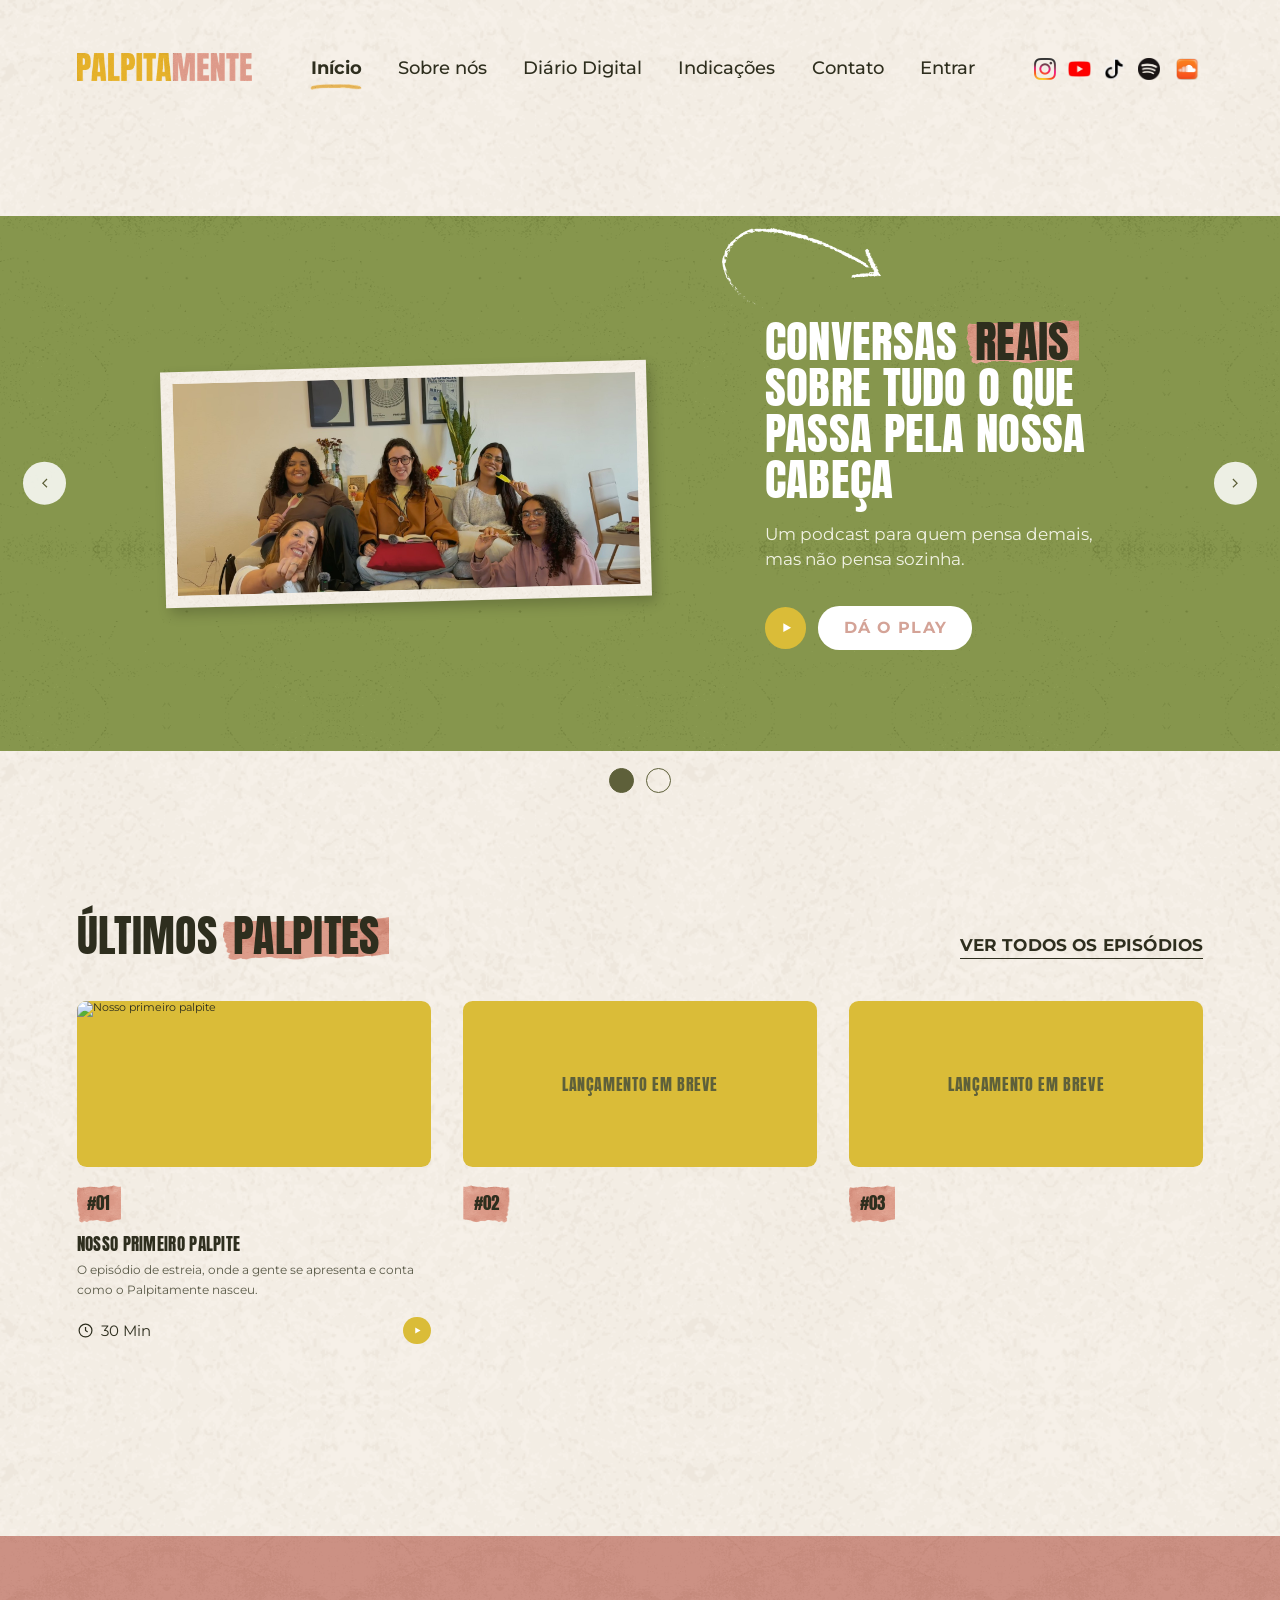
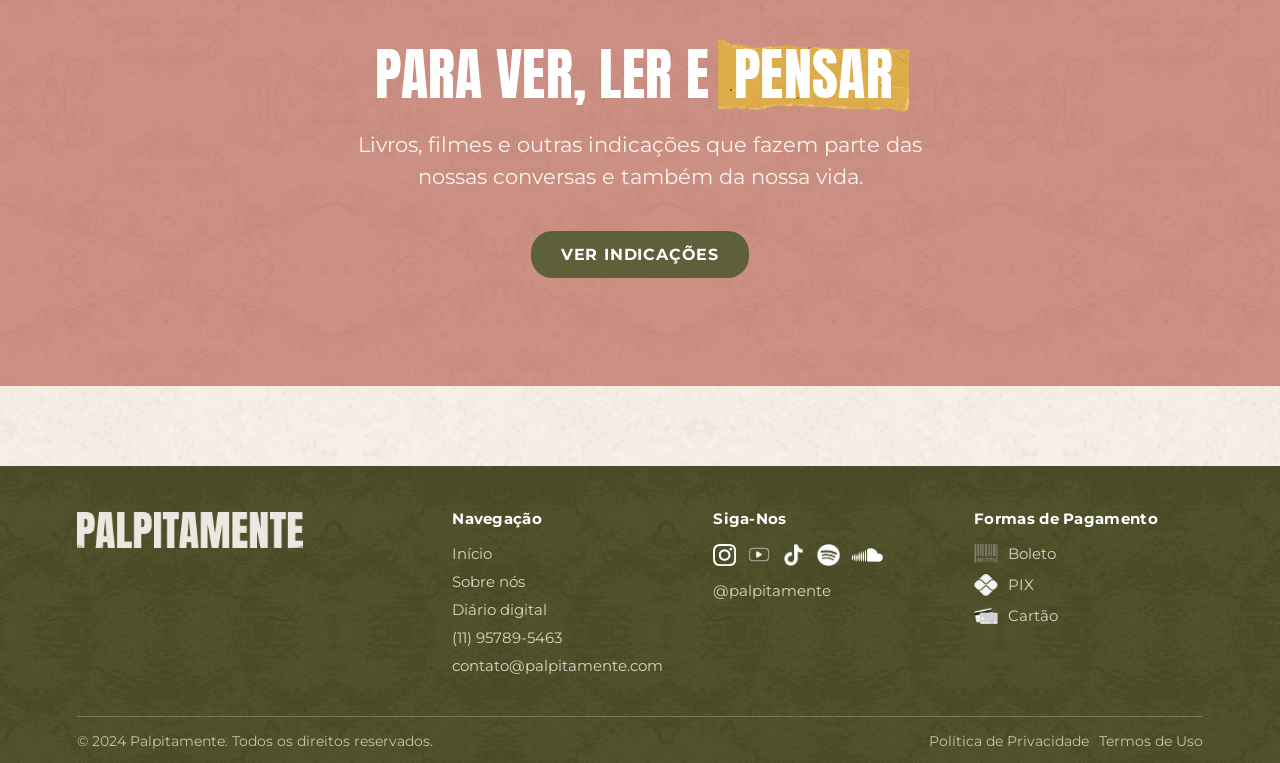
==== commit 9f9f98d1: "carrossel mobile: altura igual nos slides e respiro no botao de play" ====
--- a/index.html
+++ b/index.html
@@ -259,8 +259,11 @@
        No celular isso esticava a faixa: 688px para 437px de conteúdo.
        Limitando a colagem, os dois passam a ter altura parecida. */
     .slides{ height:auto; transition:height .35s ease; }
-    .slide{ height:auto; }
-    .trilha{ align-items:flex-start; }
+    /* o slide estica até a altura da faixa (align-items:stretch no trilho)
+       e o conteúdo fica centralizado dentro dele */
+    .slide{ height:auto; align-self:stretch; }
+    .slide .container{ height:100%; }
+    .trilha{ align-items:stretch; }
     .colagem img{ max-height:210px; }
     .podcast-foto{ max-width:330px; }
 
@@ -272,9 +275,15 @@
     .slides{ touch-action:pan-y; }
     /* a moldura de papel é rotacionada e passava do topo da faixa,
        ficando cortada. O respiro extra em cima resolve. */
-    .slide .container{ padding:34px 22px 62px; height:auto; overflow:visible; }
+    .slide .container{ overflow:visible; }
     .slides{ overflow:hidden; }
-    .slide-podcast .container, .slide-diario .container{ width:100%; max-width:none; margin-left:0; padding:0 22px; grid-template-columns:1fr; gap:0; }
+    /* Esta regra é mais específica e apagava o respiro de cima e de baixo,
+       deixando o botão de play colado na borda da faixa. */
+    .slide-podcast .container, .slide-diario .container{
+      width:100%; max-width:none; margin-left:0;
+      padding:32px 22px 44px; grid-template-columns:1fr; gap:0;
+      align-content:center;
+    }
     .podcast-foto{ width:95%; max-width:none; margin:14px auto 28px; transform:rotate(-1.5deg); }
     .podcast-copy{ width:100%; }
     .podcast-seta{ display:none; }
@@ -531,11 +540,17 @@
   /* No celular a faixa tem altura automática, e o trilho flexível deixa
      os dois slides com a altura do mais alto. O verde ficava com quase
      200px de vazio. Aqui a faixa passa a seguir só o slide visível. */
+  /* No celular a faixa tinha a altura do slide visível, então ela pulava
+     de 451px para 626px ao trocar. Agora mede o mais alto e fixa nos dois,
+     com o conteúdo centralizado dentro. */
   function ajustarAltura(){
     if (window.innerWidth > 900) { caixaSlides.style.height = ''; return; }
-    const ativo = slides[atual];
-    const dentro = ativo.querySelector('.container');
-    if (dentro) caixaSlides.style.height = dentro.offsetHeight + 'px';
+    caixaSlides.style.height = '';
+    const maior = Math.max(...slides.map(s => {
+      const dentro = s.querySelector('.container');
+      return dentro ? dentro.offsetHeight : 0;
+    }));
+    if (maior) caixaSlides.style.height = maior + 'px';
   }
 
   function mostrar(i){
